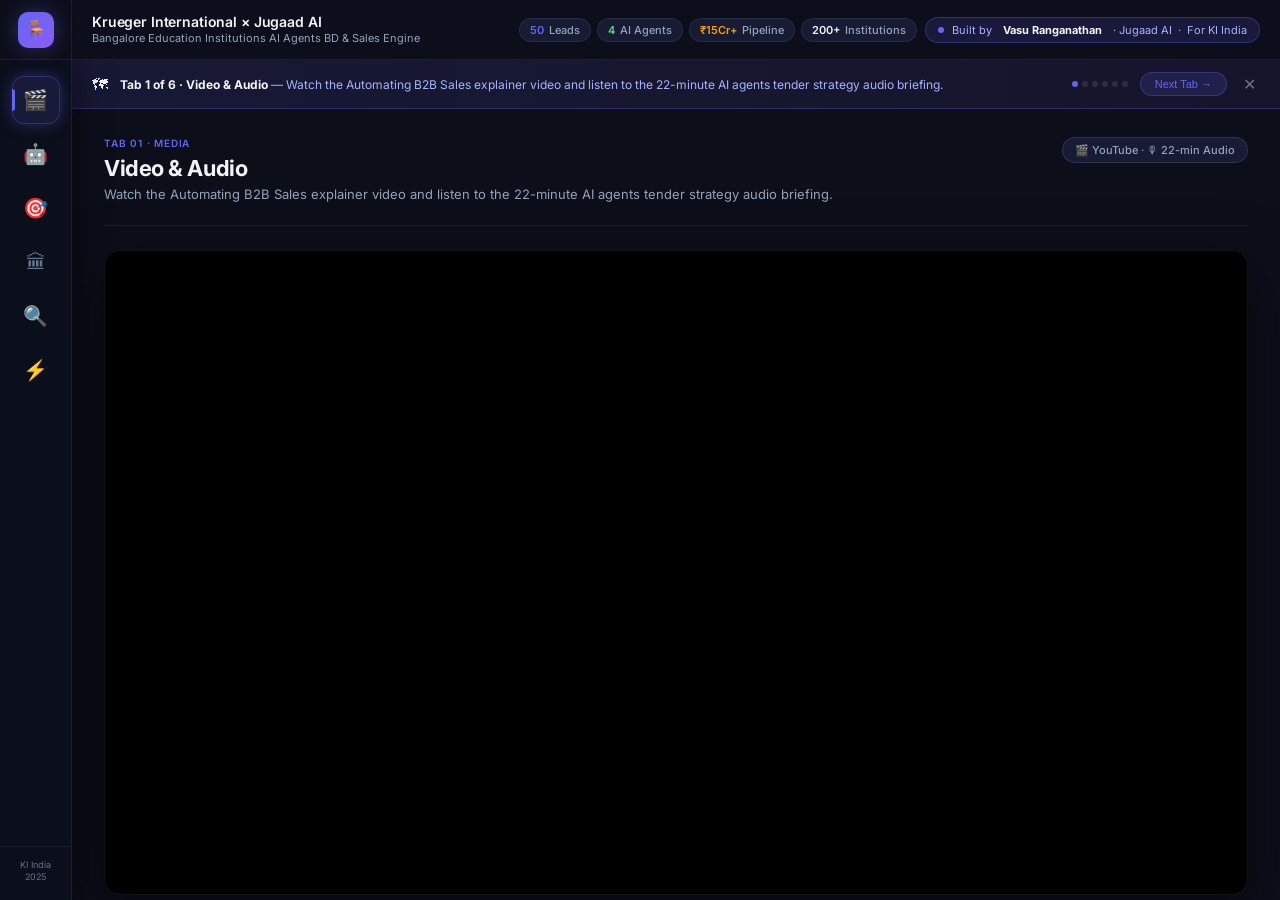
==== index.html @ 5bb79db6 "feat: reorder media tab to first, update youtube link, and reflect 157 leads in dashboard" ====
<!DOCTYPE html>
<html lang="en">

<head>
  <meta charset="UTF-8">
  <meta name="viewport" content="width=device-width, initial-scale=1.0">
  <title>KI × Jugaad AI — Bangalore Education Institutions AI Agents BD &amp; Sales Engine</title>
  <meta name="description"
    content="AI-powered sales intelligence dashboard for Krueger International Furniture Systems. Built by Jugaad AI.">
  <link rel="stylesheet" href="styles.css">
</head>

<body>

  <div class="app-shell">

    <!-- ── HEADER ── -->
    <header class="app-header">
      <div class="header-logo-zone">
        <div class="header-logo">🪑</div>
      </div>
      <div class="header-titles">
        <div class="header-project-name">Krueger International × Jugaad AI</div>
        <div class="header-project-sub">Bangalore Education Institutions AI Agents BD & Sales Engine</div>
      </div>
      <div class="header-stats">
        <div class="stat-chip accent"><span class="val">50</span> Leads</div>
        <div class="stat-chip green"><span class="val">4</span> AI Agents</div>
        <div class="stat-chip gold"><span class="val">₹15Cr+</span> Pipeline</div>
        <div class="stat-chip"><span class="val">200+</span> Institutions</div>
      </div>
      <div class="header-credit">
        <div class="dot"></div>
        Built by <strong style="color:var(--color-text-primary);margin:0 3px;">Vasu Ranganathan</strong> · Jugaad AI
        &nbsp;·&nbsp; For KI India
      </div>
    </header>

    <div class="app-body">

      <!-- ── SIDEBAR ── -->
      <nav class="sidebar">
        <div class="nav-item active" data-tab="0" data-tooltip="Video &amp; Audio" onclick="switchTab(0)">
          <span class="nav-icon">🎬</span>
        </div>
        <div class="nav-item" data-tab="1" data-tooltip="Agent Playbook" onclick="switchTab(1)">
          <span class="nav-icon">🤖</span>
        </div>
        <div class="nav-item" data-tab="2" data-tooltip="157 Leads Database" onclick="switchTab(2)">
          <span class="nav-icon">🎯</span>
        </div>
        <div class="nav-item" data-tab="3" data-tooltip="Procurement Guide" onclick="switchTab(3)">
          <span class="nav-icon">🏛</span>
        </div>
        <div class="nav-item" data-tab="4" data-tooltip="Intel Checklist" onclick="switchTab(4)">
          <span class="nav-icon">🔍</span>
        </div>
        <div class="nav-item" data-tab="5" data-tooltip="Strategy Pivot" onclick="switchTab(5)">
          <span class="nav-icon">⚡</span>
        </div>
        <div class="sidebar-spacer"></div>
        <div class="sidebar-bottom">
          <div class="sidebar-bottom-text">KI India<br>2025</div>
        </div>
      </nav>

      <!-- ── MAIN ── -->
      <main class="main-content">

        <!-- Tour Banner -->
        <div class="tour-banner" id="tour-banner">
          <span class="tour-icon">🗺</span>
          <div class="tour-text">
            <strong id="tour-tab-name">Tab 1 of 6 · Video &amp; Audio</strong>
            — <span id="tour-desc">Watch the Automating B2B Sales explainer video and listen to the 22-minute AI agents tender strategy audio briefing.</span>
          </div>
          <div class="tour-progress">
            <div class="tour-dot active" id="td-0"></div>
            <div class="tour-dot" id="td-1"></div>
            <div class="tour-dot" id="td-2"></div>
            <div class="tour-dot" id="td-3"></div>
            <div class="tour-dot" id="td-4"></div>
            <div class="tour-dot" id="td-5"></div>
          </div>
          <button class="tour-btn" onclick="tourNext()">Next Tab →</button>
          <span class="tour-close" onclick="closeTour()">✕</span>
        </div>

        <div class="pages-container">

          <!-- ════════════════════════════════════════
             PAGE 0 — MEDIA: VIDEO + AUDIO
             ════════════════════════════════════════ -->
          <div class="page active" id="page-0">
            <div class="page-header">
              <div class="page-header-left">
                <div class="page-tab-number">Tab 01 · Media</div>
                <div class="page-title">Video &amp; Audio</div>
                <div class="page-subtitle">Watch the Automating B2B Sales explainer video and listen to the 22-minute AI agents
                  tender strategy audio briefing.</div>
              </div>
              <div class="page-badge">🎬 YouTube · 🎙 22-min Audio</div>
            </div>
            <div class="page-content" id="pc-0"></div>
          </div>

          <!-- ════════════════════════════════════════
             PAGE 1 — AGENT PLAYBOOK
             ════════════════════════════════════════ -->
          <div class="page" id="page-1">
            <div class="page-header">
              <div class="page-header-left">
                <div class="page-tab-number">Tab 02 · Strategy</div>
                <div class="page-title">Agent Playbook</div>
                <div class="page-subtitle">Your 4-agent AI system for Bangalore education outreach — roles, targets,
                  products, scripts &amp; timeline.</div>
              </div>
              <div class="page-badge">🤖 4 Agents Active</div>
            </div>
            <div class="page-content" id="pc-1"></div>
          </div>

          <!-- ════════════════════════════════════════
             PAGE 2 — 157 LEADS
             ════════════════════════════════════════ -->
          <div class="page" id="page-2">
            <div class="page-header">
              <div class="page-header-left">
                <div class="page-tab-number">Tab 03 · Intelligence</div>
                <div class="page-title">157 Leads Database</div>
                <div class="page-subtitle">Filterable reference of every Bangalore education target — click any row for
                  full contact strategy &amp; agent tips.</div>
              </div>
              <div class="page-badge">🎯 Filterable · Searchable · Interactive</div>
            </div>
            <div class="page-content" id="pc-2"></div>
          </div>

          <!-- ════════════════════════════════════════
             PAGE 3 — PROCUREMENT GUIDE
             ════════════════════════════════════════ -->
          <div class="page" id="page-3">
            <div class="page-header">
              <div class="page-header-left">
                <div class="page-tab-number">Tab 04 · Knowledge</div>
                <div class="page-title">Procurement Intelligence Guide</div>
                <div class="page-subtitle">Who controls the furniture purchase, how decisions move through the system,
                  GeM portal, NAAC leverage &amp; budget cycles.</div>
              </div>
              <div class="page-badge">🏛 6 Topic Areas</div>
            </div>
            <div class="page-content" id="pc-3"></div>
          </div>

          <!-- ════════════════════════════════════════
             PAGE 4 — INTEL CHECKLIST
             ════════════════════════════════════════ -->
          <div class="page" id="page-4">
            <div class="page-header">
              <div class="page-header-left">
                <div class="page-tab-number">Tab 05 · Research Tool</div>
                <div class="page-title">Intel Agent Checklist</div>
                <div class="page-subtitle">42-question interactive research tool. Enter an institution name, score each
                  signal, and get an outreach readiness verdict.</div>
              </div>
              <div class="page-badge">🔍 42 Questions · Live Scoring</div>
            </div>
            <div class="page-content" id="pc-4"></div>
          </div>

          <!-- ════════════════════════════════════════
             PAGE 5 — STRATEGY PIVOT
             ════════════════════════════════════════ -->
          <div class="page" id="page-5">
            <div class="page-header">
              <div class="page-header-left">
                <div class="page-tab-number">Tab 06 · Decision Framework</div>
                <div class="page-title">Strategy Pivot</div>
                <div class="page-subtitle">Import brand vs local Bangalore manufacturer — what changes, what stays, new
                  advantages, risks &amp; updated agent briefs.</div>
              </div>
              <div class="page-badge">⚡ Strategic Analysis</div>
            </div>
            <div class="page-content" id="pc-5"></div>
          </div>

        </div><!-- /pages-container -->
      </main>
    </div>
  </div>

  <script>
    /* ── Fragment sources ── */
    const FRAGMENTS = [
      'ki_media_tab.html',
      'krueger_international_bangalore_edu_agent_plan.html',
      'bangalore_50_edu_leads_KI.html',
      'bangalore_edu_procurement_guide.html',
      'intel_agent_research_checklist.html',
      'KI_strategy_pivot_local_manufacturer.html'
    ];

    const TOUR_DATA = [
      { name: 'Tab 1 of 6 · Video & Audio', desc: 'Watch the Automating B2B Sales explainer and listen to the 22-minute AI agents tender strategy audio briefing.' },
      { name: 'Tab 2 of 6 · Agent Playbook', desc: 'Your 4-agent AI system: CEO, Scout, Intel, Outreach. See roles, lead targets, product mapping, outreach scripts & 12-week timeline.' },
      { name: 'Tab 3 of 6 · 157 Leads Database', desc: 'Filter by institution type, search by name, click any row for the full contact strategy, budget estimate & agent tip.' },
      { name: 'Tab 4 of 6 · Procurement Guide', desc: '6 deep-dive topics: who decides, how the process works, GeM portal tactics, NAAC leverage, budget calendar & common traps.' },
      { name: 'Tab 5 of 6 · Intel Checklist', desc: '42 research questions across 7 modules. Rate each signal Cold/Warm/Hot and get a live outreach-readiness score out of 100.' },
      { name: 'Tab 6 of 6 · Strategy Pivot', desc: 'Local manufacturer vs import brand comparison — 9 changes, 12 things that stay, 6 new advantages, 5 risks & updated agent briefs.' }
    ];

    let currentTab = 0;
    const loaded = {};

    /* ── Load fragment into page content div ── */
    async function loadFragment(idx) {
      if (loaded[idx]) return;
      loaded[idx] = true;
      const container = document.getElementById('pc-' + idx);
      container.innerHTML = '<div class="page-loader"><div class="loader-dot"></div><div class="loader-dot"></div><div class="loader-dot"></div></div>';
      try {
        const res = await fetch(FRAGMENTS[idx]);
        const html = await res.text();
        container.innerHTML = html;
        // Re-run any scripts in the fragment
        container.querySelectorAll('script').forEach(old => {
          const s = document.createElement('script');
          s.textContent = old.textContent;
          old.parentNode.replaceChild(s, old);
        });
      } catch (e) {
        container.innerHTML = '<p style="color:var(--color-text-secondary);padding:2rem;">Could not load fragment. Open via a local server (e.g. Live Server).</p>';
      }
    }

    /* ── Switch tab ── */
    function switchTab(idx) {
      document.getElementById('page-' + currentTab).classList.remove('active');
      document.querySelectorAll('.nav-item').forEach(el => el.classList.remove('active'));

      currentTab = idx;
      document.getElementById('page-' + idx).classList.add('active');
      document.querySelector('.nav-item[data-tab="' + idx + '"]').classList.add('active');

      updateTour(idx);
      loadFragment(idx);
    }

    /* ── Tour ── */
    function updateTour(idx) {
      const d = TOUR_DATA[idx];
      document.getElementById('tour-tab-name').textContent = d.name;
      document.getElementById('tour-desc').textContent = d.desc;
      document.querySelectorAll('.tour-dot').forEach((el, i) => {
        el.classList.toggle('active', i === idx);
      });
    }

    function tourNext() {
      const next = (currentTab + 1) % FRAGMENTS.length;
      switchTab(next);
    }

    function closeTour() {
      document.getElementById('tour-banner').classList.add('hidden');
    }

    /* ── Init ── */
    loadFragment(0);
  </script>

</body>

</html>
---- styles.css ----
/* ============================================================
   KI × JUGAAD AI — AGENTS DASHBOARD
   Global Design System
   ============================================================ */

@import url('https://fonts.googleapis.com/css2?family=Inter:wght@300;400;500;600;700&display=swap');

/* ── CSS Custom Properties ── */
:root {
  /* Fonts */
  --font-sans: 'Inter', -apple-system, BlinkMacSystemFont, 'Segoe UI', sans-serif;

  /* Brand */
  --accent: #6366f1;
  --accent-soft: rgba(99, 102, 241, 0.15);
  --accent-glow: rgba(99, 102, 241, 0.35);
  --gold: #f59e0b;
  --gold-soft: rgba(245, 158, 11, 0.12);

  /* Backgrounds */
  --bg-base:    #0c0e1a;
  --bg-raised:  #111426;
  --bg-card:    #171b34;
  --bg-card-2:  #1d2240;
  --sidebar-bg: rgba(13, 15, 28, 0.92);

  /* Color tokens used by fragments */
  --color-background-primary:   #171b34;
  --color-background-secondary: #1d2240;
  --color-background-success:   rgba(34, 197, 94, 0.12);
  --color-background-warning:   rgba(245, 158, 11, 0.12);
  --color-background-danger:    rgba(239, 68, 68, 0.12);
  --color-background-info:      rgba(99, 102, 241, 0.14);

  /* Text tokens */
  --color-text-primary:   #f1f5f9;
  --color-text-secondary: #94a3b8;
  --color-text-tertiary:  #64748b;
  --color-text-success:   #4ade80;
  --color-text-warning:   #fbbf24;
  --color-text-danger:    #f87171;
  --color-text-info:      #a5b4fc;

  /* Border tokens */
  --color-border-primary:   rgba(255,255,255,0.18);
  --color-border-secondary: rgba(255,255,255,0.10);
  --color-border-tertiary:  rgba(255,255,255,0.07);
  --color-border-success:   rgba(34, 197, 94, 0.30);
  --color-border-warning:   rgba(245, 158, 11, 0.30);
  --color-border-danger:    rgba(239, 68, 68, 0.30);
  --color-border-info:      rgba(99, 102, 241, 0.30);

  /* Border radii */
  --border-radius-sm: 6px;
  --border-radius-md: 10px;
  --border-radius-lg: 14px;
  --border-radius-xl: 20px;

  /* Shadows */
  --shadow-card:    0 4px 24px rgba(0,0,0,0.35);
  --shadow-sidebar: 4px 0 32px rgba(0,0,0,0.5);
  --shadow-modal:   0 20px 60px rgba(0,0,0,0.6);

  /* Sidebar */
  --sidebar-width: 72px;
  --sidebar-expanded: 240px;
  --header-height: 60px;

  /* Transitions */
  --transition-fast: 0.15s ease;
  --transition-med:  0.25s ease;
  --transition-slow: 0.4s cubic-bezier(0.4,0,0.2,1);
}

/* ── Reset ── */
*, *::before, *::after {
  box-sizing: border-box;
  margin: 0;
  padding: 0;
}

html, body {
  height: 100%;
  overflow: hidden;
}

body {
  font-family: var(--font-sans);
  font-size: 13px;
  color: var(--color-text-primary);
  background: var(--bg-base);
  -webkit-font-smoothing: antialiased;
}

/* ── Scrollbar ── */
::-webkit-scrollbar { width: 5px; height: 5px; }
::-webkit-scrollbar-track { background: transparent; }
::-webkit-scrollbar-thumb { background: rgba(255,255,255,0.12); border-radius: 99px; }
::-webkit-scrollbar-thumb:hover { background: rgba(255,255,255,0.22); }

/* ============================================================
   LAYOUT SHELL
   ============================================================ */

.app-shell {
  display: flex;
  flex-direction: column;
  height: 100vh;
  overflow: hidden;
}

/* ── Header ── */
.app-header {
  height: var(--header-height);
  background: rgba(13,15,28,0.95);
  backdrop-filter: blur(20px);
  border-bottom: 1px solid var(--color-border-tertiary);
  display: flex;
  align-items: center;
  padding: 0 20px 0 0;
  gap: 0;
  flex-shrink: 0;
  z-index: 100;
  position: relative;
}

.header-logo-zone {
  width: var(--sidebar-width);
  height: 100%;
  display: flex;
  align-items: center;
  justify-content: center;
  flex-shrink: 0;
  border-right: 1px solid var(--color-border-tertiary);
}

.header-logo {
  width: 36px;
  height: 36px;
  background: linear-gradient(135deg, #6366f1 0%, #8b5cf6 100%);
  border-radius: 10px;
  display: flex;
  align-items: center;
  justify-content: center;
  font-size: 18px;
  box-shadow: 0 0 20px var(--accent-glow);
}

.header-titles {
  flex: 1;
  padding-left: 20px;
  display: flex;
  flex-direction: column;
  justify-content: center;
}

.header-project-name {
  font-size: 14px;
  font-weight: 600;
  color: var(--color-text-primary);
  letter-spacing: -0.01em;
  line-height: 1.2;
}

.header-project-sub {
  font-size: 11px;
  color: var(--color-text-secondary);
  margin-top: 1px;
}

.header-stats {
  display: flex;
  gap: 6px;
  align-items: center;
  flex-shrink: 0;
}

.stat-chip {
  display: flex;
  align-items: center;
  gap: 5px;
  background: var(--bg-card);
  border: 1px solid var(--color-border-tertiary);
  border-radius: 999px;
  padding: 4px 10px;
  font-size: 11px;
  font-weight: 500;
  color: var(--color-text-secondary);
  white-space: nowrap;
}

.stat-chip .val {
  color: var(--color-text-primary);
  font-weight: 600;
}

.stat-chip.accent .val { color: var(--accent); }
.stat-chip.green .val  { color: var(--color-text-success); }
.stat-chip.gold .val   { color: var(--gold); }

.header-credit {
  display: flex;
  align-items: center;
  gap: 8px;
  padding: 5px 12px;
  background: var(--accent-soft);
  border: 1px solid var(--color-border-info);
  border-radius: 999px;
  font-size: 11px;
  color: var(--color-text-info);
  flex-shrink: 0;
  margin-left: 8px;
}

.header-credit .dot {
  width: 6px;
  height: 6px;
  border-radius: 50%;
  background: var(--accent);
  animation: pulse-dot 2s infinite;
}

@keyframes pulse-dot {
  0%, 100% { opacity: 1; transform: scale(1); }
  50% { opacity: 0.5; transform: scale(0.8); }
}

/* ── Body (sidebar + main) ── */
.app-body {
  display: flex;
  flex: 1;
  overflow: hidden;
}

/* ── Sidebar ── */
.sidebar {
  width: var(--sidebar-width);
  background: var(--sidebar-bg);
  backdrop-filter: blur(20px);
  border-right: 1px solid var(--color-border-tertiary);
  display: flex;
  flex-direction: column;
  align-items: center;
  padding: 16px 0;
  gap: 6px;
  flex-shrink: 0;
  box-shadow: var(--shadow-sidebar);
  overflow: visible;
  position: relative;
  z-index: 50;
}

.nav-item {
  position: relative;
  width: 48px;
  height: 48px;
  display: flex;
  align-items: center;
  justify-content: center;
  border-radius: 12px;
  cursor: pointer;
  transition: all var(--transition-med);
  color: var(--color-text-tertiary);
  border: 1px solid transparent;
  flex-shrink: 0;
}

.nav-item:hover {
  background: var(--bg-card-2);
  color: var(--color-text-primary);
  border-color: var(--color-border-secondary);
  transform: scale(1.05);
}

.nav-item.active {
  background: var(--accent-soft);
  color: var(--accent);
  border-color: var(--color-border-info);
  box-shadow: 0 0 16px var(--accent-glow);
}

.nav-icon {
  font-size: 20px;
  line-height: 1;
  transition: transform var(--transition-med);
}

.nav-item:hover .nav-icon { transform: scale(1.1); }

/* Tooltip */
.nav-item::after {
  content: attr(data-tooltip);
  position: absolute;
  left: calc(100% + 14px);
  top: 50%;
  transform: translateY(-50%);
  background: var(--bg-card-2);
  border: 1px solid var(--color-border-secondary);
  color: var(--color-text-primary);
  font-size: 12px;
  font-weight: 500;
  padding: 5px 10px;
  border-radius: 8px;
  white-space: nowrap;
  opacity: 0;
  pointer-events: none;
  transition: opacity var(--transition-fast);
  box-shadow: var(--shadow-card);
  z-index: 200;
}

.nav-item:hover::after { opacity: 1; }

/* Active indicator */
.nav-item.active::before {
  content: '';
  position: absolute;
  left: -1px;
  top: 12px;
  bottom: 12px;
  width: 3px;
  background: var(--accent);
  border-radius: 0 3px 3px 0;
}

.sidebar-spacer { flex: 1; }

.sidebar-bottom {
  display: flex;
  flex-direction: column;
  align-items: center;
  gap: 4px;
  padding-top: 12px;
  border-top: 1px solid var(--color-border-tertiary);
  width: 100%;
}

.sidebar-bottom-text {
  font-size: 9px;
  color: var(--color-text-tertiary);
  text-align: center;
  line-height: 1.4;
  padding: 0 8px;
}

/* ── Main Content ── */
.main-content {
  flex: 1;
  overflow: hidden;
  display: flex;
  flex-direction: column;
  background: var(--bg-base);
}

/* Tour Banner */
.tour-banner {
  display: flex;
  align-items: center;
  gap: 12px;
  padding: 10px 20px;
  background: linear-gradient(90deg, rgba(99,102,241,0.12) 0%, rgba(139,92,246,0.08) 100%);
  border-bottom: 1px solid var(--color-border-info);
  flex-shrink: 0;
  animation: slideDown 0.4s ease;
}

.tour-banner.hidden { display: none; }

@keyframes slideDown {
  from { opacity: 0; transform: translateY(-10px); }
  to   { opacity: 1; transform: translateY(0); }
}

.tour-icon { font-size: 16px; }

.tour-text {
  flex: 1;
  font-size: 12px;
  color: var(--color-text-info);
}

.tour-text strong { color: var(--color-text-primary); }

.tour-btn {
  font-size: 11px;
  font-weight: 500;
  padding: 5px 14px;
  border-radius: 999px;
  border: 1px solid var(--color-border-info);
  background: var(--accent-soft);
  color: var(--accent);
  cursor: pointer;
  transition: all var(--transition-fast);
  white-space: nowrap;
}

.tour-btn:hover {
  background: rgba(99,102,241,0.25);
}

.tour-close {
  font-size: 16px;
  color: var(--color-text-tertiary);
  cursor: pointer;
  padding: 4px;
  border-radius: 6px;
  transition: color var(--transition-fast);
}

.tour-close:hover { color: var(--color-text-secondary); }

.tour-progress {
  display: flex;
  gap: 4px;
  align-items: center;
}

.tour-dot {
  width: 6px;
  height: 6px;
  border-radius: 50%;
  background: var(--color-border-secondary);
  transition: background var(--transition-med);
}

.tour-dot.active { background: var(--accent); }

/* Tab Pages */
.pages-container {
  flex: 1;
  overflow: hidden;
  position: relative;
}

.page {
  position: absolute;
  inset: 0;
  overflow-y: auto;
  overflow-x: hidden;
  padding: 28px 32px;
  opacity: 0;
  transform: translateX(20px);
  pointer-events: none;
  transition: opacity var(--transition-slow), transform var(--transition-slow);
}

.page.active {
  opacity: 1;
  transform: translateX(0);
  pointer-events: all;
}

/* Page Header */
.page-header {
  margin-bottom: 24px;
  padding-bottom: 20px;
  border-bottom: 1px solid var(--color-border-tertiary);
  display: flex;
  align-items: flex-start;
  justify-content: space-between;
  gap: 16px;
}

.page-header-left { flex: 1; }

.page-tab-number {
  font-size: 10px;
  font-weight: 600;
  letter-spacing: 0.08em;
  text-transform: uppercase;
  color: var(--accent);
  margin-bottom: 6px;
}

.page-title {
  font-size: 22px;
  font-weight: 700;
  color: var(--color-text-primary);
  letter-spacing: -0.02em;
  line-height: 1.2;
  margin-bottom: 4px;
}

.page-subtitle {
  font-size: 13px;
  color: var(--color-text-secondary);
  line-height: 1.5;
}

.page-badge {
  display: inline-flex;
  align-items: center;
  gap: 5px;
  padding: 5px 12px;
  border-radius: 999px;
  font-size: 11px;
  font-weight: 500;
  background: var(--bg-card);
  border: 1px solid var(--color-border-secondary);
  color: var(--color-text-secondary);
  flex-shrink: 0;
}

/* Content wrapper within each page */
.page-content {
  animation: fadeInUp 0.4s ease;
}

@keyframes fadeInUp {
  from { opacity: 0; transform: translateY(12px); }
  to   { opacity: 1; transform: translateY(0); }
}

/* ============================================================
   FRAGMENT OVERRIDES
   Make the existing HTML fragments look great in dark mode
   ============================================================ */

/* Tabs inside fragments */
.tab-bar {
  display: flex;
  gap: 4px;
  flex-wrap: wrap;
  margin-bottom: 1.2rem;
  padding: 4px;
  background: var(--bg-card-2);
  border-radius: var(--border-radius-md);
  border: 1px solid var(--color-border-tertiary);
  width: fit-content;
}

.tab {
  padding: 6px 14px;
  border-radius: 8px;
  font-size: 12px;
  font-weight: 500;
  border: none !important;
  cursor: pointer;
  color: var(--color-text-secondary);
  background: transparent;
  transition: all var(--transition-fast);
}

.tab:hover { color: var(--color-text-primary); background: var(--bg-card); }

.tab.active {
  background: var(--accent) !important;
  color: #fff !important;
  border-color: transparent !important;
  box-shadow: 0 2px 10px var(--accent-glow);
}

/* Cards */
.card {
  background: var(--bg-card) !important;
  border: 1px solid var(--color-border-tertiary) !important;
  border-radius: var(--border-radius-lg) !important;
  box-shadow: var(--shadow-card);
  transition: border-color var(--transition-fast);
}

.card:hover {
  border-color: var(--color-border-secondary) !important;
}

/* Agent cards */
.agent-card {
  background: var(--bg-card) !important;
  border: 1px solid var(--color-border-tertiary) !important;
  border-radius: var(--border-radius-lg) !important;
  transition: all var(--transition-med) !important;
  box-shadow: var(--shadow-card);
}

.agent-card:hover {
  transform: translateY(-2px);
  border-color: var(--color-border-secondary) !important;
  box-shadow: 0 8px 32px rgba(0,0,0,0.4);
}

/* Role cards */
.role-card {
  background: var(--bg-card-2) !important;
  border-radius: var(--border-radius-md) !important;
  border: 1px solid var(--color-border-tertiary);
  transition: all var(--transition-fast);
}

.role-card:hover {
  background: rgba(99,102,241,0.08) !important;
  border-color: var(--color-border-info);
}

/* Small cards */
.small-card, .adv-card, .scard {
  background: var(--bg-card-2) !important;
  border-radius: var(--border-radius-md) !important;
  border: 1px solid var(--color-border-tertiary);
}

/* Product pills */
.product-pill {
  background: var(--bg-card-2) !important;
  border-radius: var(--border-radius-md) !important;
  border: 1px solid var(--color-border-tertiary);
  transition: all var(--transition-fast);
}

.product-pill:hover {
  border-color: var(--accent);
  background: var(--accent-soft) !important;
}

/* Metric cards */
.metric {
  background: var(--bg-card-2) !important;
  border-radius: var(--border-radius-md) !important;
  border: 1px solid var(--color-border-tertiary);
}

.metric-num {
  background: linear-gradient(135deg, var(--color-text-primary), var(--accent));
  -webkit-background-clip: text;
  -webkit-text-fill-color: transparent;
  background-clip: text;
}

/* Inst items */
.inst-item {
  background: var(--bg-card-2) !important;
  border-radius: var(--border-radius-md) !important;
  border: 1px solid var(--color-border-tertiary);
  transition: all var(--transition-fast);
}

.inst-item:hover {
  border-color: var(--color-border-secondary);
  background: rgba(99,102,241,0.06) !important;
}

/* Message previews */
.msg-preview {
  background: var(--bg-card-2) !important;
  border-radius: var(--border-radius-md) !important;
  border: 1px solid var(--color-border-tertiary) !important;
  border-left: 3px solid var(--accent) !important;
}

/* Verdict box */
.verdict {
  background: rgba(34,197,94,0.08) !important;
  border: 1px solid var(--color-border-success) !important;
  border-radius: var(--border-radius-lg) !important;
}

/* Warn/Tip/Info boxes */
.warn-box {
  background: rgba(245,158,11,0.1) !important;
  border: 1px solid var(--color-border-warning) !important;
  color: var(--color-text-warning) !important;
  border-radius: var(--border-radius-md) !important;
}

.tip-box {
  background: rgba(34,197,94,0.1) !important;
  border: 1px solid var(--color-border-success) !important;
  color: var(--color-text-success) !important;
  border-radius: var(--border-radius-md) !important;
}

.info-box {
  background: rgba(99,102,241,0.1) !important;
  border: 1px solid var(--color-border-info) !important;
  color: var(--color-text-info) !important;
  border-radius: var(--border-radius-md) !important;
}

/* Badges — override light mode colors */
.badge.t-eng,  .t-eng  { background: rgba(99,102,241,0.15) !important; color: #a5b4fc !important; }
.badge.t-univ, .t-univ { background: rgba(139,92,246,0.15) !important; color: #c4b5fd !important; }
.badge.t-med,  .t-med  { background: rgba(239,68,68,0.15)  !important; color: #fca5a5 !important; }
.badge.t-mgmt, .t-mgmt { background: rgba(34,197,94,0.12)  !important; color: #86efac !important; }
.badge.t-school,.t-school{background: rgba(245,158,11,0.12) !important; color: #fcd34d !important; }
.badge.t-other,.t-other { background: rgba(148,163,184,0.1) !important; color: #94a3b8 !important; }

.b-red    { background: rgba(239,68,68,0.15)  !important; color: #fca5a5 !important; }
.b-green  { background: rgba(34,197,94,0.13)  !important; color: #86efac !important; }
.b-amber  { background: rgba(245,158,11,0.13) !important; color: #fcd34d !important; }
.b-blue   { background: rgba(99,102,241,0.14) !important; color: #a5b4fc !important; }
.b-purple { background: rgba(139,92,246,0.14) !important; color: #c4b5fd !important; }

.badge-blue   { background: rgba(99,102,241,0.14) !important; color: #a5b4fc !important; }
.badge-green  { background: rgba(34,197,94,0.12)  !important; color: #4ade80 !important; }
.badge-amber  { background: rgba(245,158,11,0.12) !important; color: #fbbf24 !important; }

/* Buttons */
.ask-btn, .act-btn, .action-btn {
  background: var(--bg-card-2) !important;
  border: 1px solid var(--color-border-secondary) !important;
  color: var(--color-text-secondary) !important;
  border-radius: 999px !important;
  transition: all var(--transition-fast) !important;
}

.ask-btn:hover, .act-btn:hover, .action-btn:hover {
  background: var(--accent-soft) !important;
  border-color: var(--color-border-info) !important;
  color: var(--accent) !important;
}

/* Leads table */
table { border-collapse: collapse; width: 100%; }

thead th {
  background: var(--bg-card-2);
  padding: 10px 10px;
  font-size: 11px;
  font-weight: 600;
  letter-spacing: 0.04em;
  text-transform: uppercase;
  color: var(--color-text-secondary);
  border-bottom: 1px solid var(--color-border-secondary);
  position: sticky;
  top: 0;
  z-index: 2;
  white-space: nowrap;
}

tbody tr {
  border-bottom: 1px solid var(--color-border-tertiary);
  cursor: pointer;
  transition: background var(--transition-fast);
}

tbody tr:hover { background: rgba(99,102,241,0.06); }

td { padding: 9px 10px; vertical-align: top; font-size: 12px; }

.inst-name { font-weight: 500; font-size: 13px; color: var(--color-text-primary); }
.inst-loc  { font-size: 11px; color: var(--color-text-tertiary); margin-top: 1px; }

.p-high { color: var(--color-text-success) !important; }
.p-med  { color: var(--color-text-warning) !important; }
.p-low  { color: var(--color-text-secondary) !important; }

/* Search/filter controls */
.search-box {
  background: var(--bg-card-2) !important;
  border: 1px solid var(--color-border-secondary) !important;
  color: var(--color-text-primary) !important;
  border-radius: var(--border-radius-sm) !important;
  font-family: var(--font-sans) !important;
  transition: border-color var(--transition-fast);
}

.search-box:focus {
  outline: none;
  border-color: var(--accent) !important;
  box-shadow: 0 0 0 3px var(--accent-soft);
}

.filter-btn {
  background: var(--bg-card-2) !important;
  border: 1px solid var(--color-border-secondary) !important;
  color: var(--color-text-secondary) !important;
  border-radius: 999px !important;
  transition: all var(--transition-fast) !important;
}

.filter-btn:hover {
  background: var(--bg-card) !important;
  color: var(--color-text-primary) !important;
}

.filter-btn.active {
  background: var(--accent) !important;
  color: #fff !important;
  border-color: transparent !important;
  box-shadow: 0 2px 10px var(--accent-glow);
}

/* Modal */
.modal-overlay {
  background: rgba(0,0,0,0.65) !important;
  backdrop-filter: blur(6px);
  z-index: 999 !important;
}

.modal {
  background: var(--bg-card) !important;
  border: 1px solid var(--color-border-secondary) !important;
  border-radius: var(--border-radius-xl) !important;
  box-shadow: var(--shadow-modal);
  backdrop-filter: blur(20px);
}

.modal-close {
  color: var(--color-text-secondary) !important;
  font-size: 20px !important;
  cursor: pointer;
  width: 28px;
  height: 28px;
  display: flex;
  align-items: center;
  justify-content: center;
  border-radius: 6px;
  transition: all var(--transition-fast);
}

.modal-close:hover {
  background: var(--bg-card-2);
  color: var(--color-text-primary) !important;
}

/* Intel checklist modules */
.module {
  background: var(--bg-card) !important;
  border: 1px solid var(--color-border-tertiary) !important;
  border-radius: var(--border-radius-lg) !important;
  transition: border-color var(--transition-fast);
}

.module:hover {
  border-color: var(--color-border-secondary) !important;
}

.module-header:hover {
  background: var(--bg-card-2) !important;
}

.module-body { border-top: 1px solid var(--color-border-tertiary) !important; }

.q-item { border-bottom: 1px solid var(--color-border-tertiary) !important; }

.r-btn {
  background: var(--bg-card-2) !important;
  border: 1px solid var(--color-border-secondary) !important;
  color: var(--color-text-secondary) !important;
  transition: all var(--transition-fast) !important;
  border-radius: 6px !important;
}

.r-btn:hover {
  border-color: var(--color-border-primary) !important;
  color: var(--color-text-primary) !important;
}

.r-btn.sel-red    { background: rgba(239,68,68,0.15)  !important; color: #fca5a5 !important; border-color: rgba(239,68,68,0.3) !important; }
.r-btn.sel-amber  { background: rgba(245,158,11,0.15) !important; color: #fcd34d !important; border-color: rgba(245,158,11,0.3) !important; }
.r-btn.sel-green  { background: rgba(34,197,94,0.15)  !important; color: #86efac !important; border-color: rgba(34,197,94,0.3) !important; }
.r-btn.sel-blue   { background: rgba(99,102,241,0.15) !important; color: #a5b4fc !important; border-color: rgba(99,102,241,0.3) !important; }

.note-input {
  background: var(--bg-card-2) !important;
  border: 1px solid var(--color-border-secondary) !important;
  color: var(--color-text-primary) !important;
  font-family: var(--font-sans) !important;
  border-radius: 6px !important;
}

.inst-input {
  background: var(--bg-card-2) !important;
  border: 1px solid var(--color-border-secondary) !important;
  color: var(--color-text-primary) !important;
  font-family: var(--font-sans) !important;
}

.score-pill {
  background: var(--bg-card-2) !important;
  border-radius: 999px !important;
  border: 1px solid var(--color-border-secondary);
}

.score-num { color: var(--accent) !important; }

.summary-bar .scard {
  background: var(--bg-card-2) !important;
  border: 1px solid var(--color-border-tertiary);
}

.scard-num { font-size: 22px; font-weight: 700; color: var(--color-text-primary); }

.readiness-banner {
  background: var(--bg-card) !important;
  border-top: 1px solid var(--color-border-tertiary) !important;
}

/* Column heads in comparison table */
.col-head {
  background: var(--bg-card-2) !important;
  font-size: 11px !important;
  font-weight: 600 !important;
  letter-spacing: 0.04em !important;
  text-transform: uppercase !important;
  color: var(--color-text-secondary) !important;
  padding: 10px 14px !important;
}

.col-before, .col-after {
  border-bottom: 1px solid var(--color-border-tertiary) !important;
  transition: background var(--transition-fast);
}

.col-before { border-right: 1px solid var(--color-border-tertiary) !important; }

.change-row:hover .col-before,
.change-row:hover .col-after {
  background: rgba(99,102,241,0.04);
}

/* Flow steps */
.flow-step {
  background: var(--bg-card-2) !important;
  border: 1px solid var(--color-border-secondary) !important;
  border-radius: var(--border-radius-sm) !important;
  font-size: 11px !important;
  color: var(--color-text-secondary) !important;
  transition: all var(--transition-fast) !important;
}

.flow-step:hover {
  border-color: var(--accent) !important;
  color: var(--accent) !important;
  background: var(--accent-soft) !important;
}

/* Section titles */
.sec, .section-title {
  font-size: 10px !important;
  font-weight: 600 !important;
  letter-spacing: 0.08em !important;
  text-transform: uppercase !important;
  color: var(--color-text-tertiary) !important;
  border-bottom: 1px solid var(--color-border-tertiary) !important;
}

/* Step numbers */
.step-num, .new-num, .edu-num {
  background: var(--accent-soft) !important;
  color: var(--accent) !important;
  border: 1px solid var(--color-border-info);
}

/* Timeline dots and lines */
.tl-vline { background: var(--color-border-secondary) !important; }
.timeline-item .tl-vline { background: var(--color-border-secondary) !important; }

/* Budget bar */
.budget-bar { background: rgba(255,255,255,0.06) !important; border-radius: 3px; }

/* Gem dot / risk dot */
.gem-dot { background: var(--accent) !important; }

/* Progress fill */
.progress-bar { background: var(--bg-card-2) !important; }

/* Score pill text */
.score-pill span { color: var(--color-text-secondary) !important; }
.score-pill .score-num { color: var(--accent) !important; }

/* Grid of trigger rows */
.trigger-row { border-bottom: 1px solid var(--color-border-tertiary) !important; }
.trigger-row:last-child { border-bottom: none !important; }

/* Same-rows and risk rows */
.same-row, .risk-row { border-bottom: 1px solid var(--color-border-tertiary) !important; }
.same-row:last-child, .risk-row:last-child { border-bottom: none !important; }
.same-dot { background: var(--accent) !important; }

/* New rows */
.new-row { border-bottom: 1px solid var(--color-border-tertiary) !important; }
.new-row:last-child { border-bottom: none !important; }

/* ============================================================
   LOADING ANIMATION
   ============================================================ */
.page-loader {
  display: flex;
  align-items: center;
  justify-content: center;
  padding: 60px;
  gap: 8px;
}

.loader-dot {
  width: 8px;
  height: 8px;
  border-radius: 50%;
  background: var(--accent);
  animation: loaderBounce 1.2s infinite ease-in-out;
}

.loader-dot:nth-child(2) { animation-delay: 0.2s; }
.loader-dot:nth-child(3) { animation-delay: 0.4s; }

@keyframes loaderBounce {
  0%, 80%, 100% { transform: scale(0.8); opacity: 0.4; }
  40% { transform: scale(1.2); opacity: 1; }
}

/* ============================================================
   SIGNAL BADGES (intel checklist)
   ============================================================ */
.signal-badge { border-radius: 4px !important; }
.sig-hot  { background: rgba(239,68,68,0.15)  !important; color: #fca5a5 !important; }
.sig-warm { background: rgba(245,158,11,0.12) !important; color: #fcd34d !important; }
.sig-cold { background: rgba(99,102,241,0.12) !important; color: #a5b4fc !important; }

/* ============================================================
   RESPONSIVE
   ============================================================ */
@media (max-width: 768px) {
  .header-stats { display: none; }
  .header-credit { display: none; }
  .page { padding: 16px; }
  .agent-grid { grid-template-columns: repeat(2, 1fr) !important; }
  .product-grid { grid-template-columns: repeat(2, 1fr) !important; }
  .two-col { grid-template-columns: 1fr !important; }
  .metric-row { grid-template-columns: repeat(2, 1fr) !important; }
}
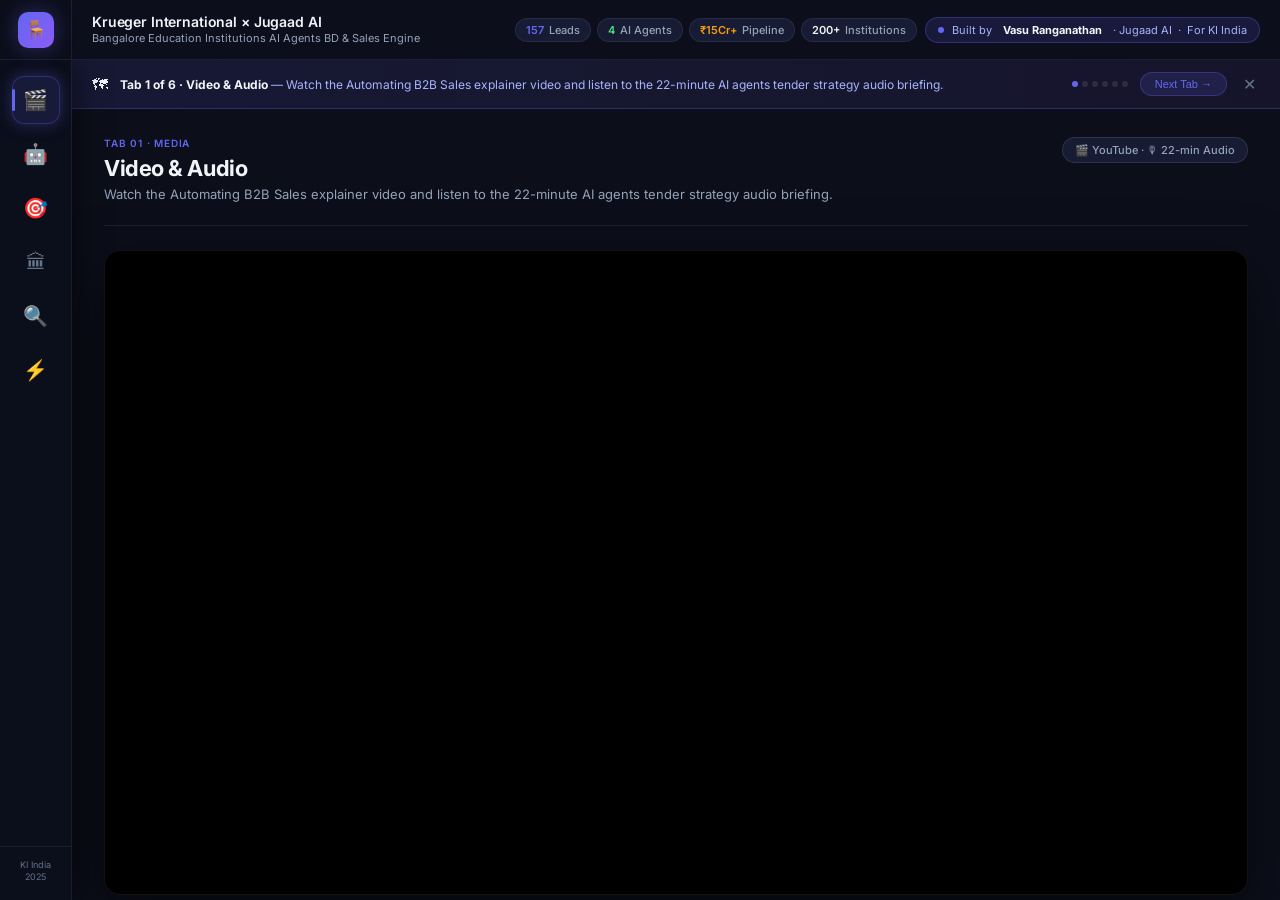
==== commit b18cd941: "update website" ====
--- a/index.html
+++ b/index.html
@@ -24,7 +24,7 @@
         <div class="header-project-sub">Bangalore Education Institutions AI Agents BD & Sales Engine</div>
       </div>
       <div class="header-stats">
-        <div class="stat-chip accent"><span class="val">50</span> Leads</div>
+        <div class="stat-chip accent"><span class="val">157</span> Leads</div>
         <div class="stat-chip green"><span class="val">4</span> AI Agents</div>
         <div class="stat-chip gold"><span class="val">₹15Cr+</span> Pipeline</div>
         <div class="stat-chip"><span class="val">200+</span> Institutions</div>
--- a/styles.css
+++ b/styles.css
@@ -70,6 +70,9 @@
   --transition-fast: 0.15s ease;
   --transition-med:  0.25s ease;
   --transition-slow: 0.4s cubic-bezier(0.4,0,0.2,1);
+
+  /* Responsive Heights */
+  --nav-height: 60px;
 }
 
 /* ── Reset ── */
@@ -106,6 +109,7 @@
   display: flex;
   flex-direction: column;
   height: 100vh;
+  height: 100dvh; /* Dynamic viewport height for mobile */
   overflow: hidden;
 }
 
@@ -134,6 +138,11 @@
   border-right: 1px solid var(--color-border-tertiary);
 }
 
+@media (max-width: 768px) {
+  .header-logo-zone { width: 50px; }
+  .header-logo { width: 32px; height: 32px; font-size: 16px; }
+}
+
 .header-logo {
   width: 36px;
   height: 36px;
@@ -152,6 +161,11 @@
   display: flex;
   flex-direction: column;
   justify-content: center;
+  min-width: 0; /* Allow text truncate */
+}
+
+@media (max-width: 768px) {
+  .header-titles { padding-left: 12px; }
 }
 
 .header-project-name {
@@ -160,12 +174,18 @@
   color: var(--color-text-primary);
   letter-spacing: -0.01em;
   line-height: 1.2;
+  white-space: nowrap;
+  overflow: hidden;
+  text-overflow: ellipsis;
 }
 
 .header-project-sub {
   font-size: 11px;
   color: var(--color-text-secondary);
   margin-top: 1px;
+  white-space: nowrap;
+  overflow: hidden;
+  text-overflow: ellipsis;
 }
 
 .header-stats {
@@ -248,6 +268,23 @@
   overflow: visible;
   position: relative;
   z-index: 50;
+  transition: transform var(--transition-med);
+}
+
+@media (max-width: 768px) {
+  .sidebar {
+    width: 100%;
+    height: var(--nav-height);
+    flex-direction: row;
+    padding: 0 10px;
+    border-right: none;
+    border-top: 1px solid var(--color-border-tertiary);
+    justify-content: space-around;
+    position: fixed;
+    bottom: 0;
+    left: 0;
+    box-shadow: 0 -4px 20px rgba(0,0,0,0.3);
+  }
 }
 
 .nav-item {
@@ -265,6 +302,11 @@
   flex-shrink: 0;
 }
 
+@media (max-width: 480px) {
+  .nav-item { width: 42px; height: 42px; }
+  .nav-icon { font-size: 18px !important; }
+}
+
 .nav-item:hover {
   background: var(--bg-card-2);
   color: var(--color-text-primary);
@@ -287,43 +329,57 @@
 
 .nav-item:hover .nav-icon { transform: scale(1.1); }
 
-/* Tooltip */
-.nav-item::after {
-  content: attr(data-tooltip);
-  position: absolute;
-  left: calc(100% + 14px);
-  top: 50%;
-  transform: translateY(-50%);
-  background: var(--bg-card-2);
-  border: 1px solid var(--color-border-secondary);
-  color: var(--color-text-primary);
-  font-size: 12px;
-  font-weight: 500;
-  padding: 5px 10px;
-  border-radius: 8px;
-  white-space: nowrap;
-  opacity: 0;
-  pointer-events: none;
-  transition: opacity var(--transition-fast);
-  box-shadow: var(--shadow-card);
-  z-index: 200;
-}
-
-.nav-item:hover::after { opacity: 1; }
+/* Tooltip - Hide on mobile */
+@media (min-width: 769px) {
+  .nav-item::after {
+    content: attr(data-tooltip);
+    position: absolute;
+    left: calc(100% + 14px);
+    top: 50%;
+    transform: translateY(-50%);
+    background: var(--bg-card-2);
+    border: 1px solid var(--color-border-secondary);
+    color: var(--color-text-primary);
+    font-size: 12px;
+    font-weight: 500;
+    padding: 5px 10px;
+    border-radius: 8px;
+    white-space: nowrap;
+    opacity: 0;
+    pointer-events: none;
+    transition: opacity var(--transition-fast);
+    box-shadow: var(--shadow-card);
+    z-index: 200;
+  }
+  .nav-item:hover::after { opacity: 1; }
+}
+
+@media (max-width: 768px) {
+  .nav-item::after { display: none; }
+}
 
 /* Active indicator */
 .nav-item.active::before {
   content: '';
   position: absolute;
-  left: -1px;
-  top: 12px;
-  bottom: 12px;
-  width: 3px;
   background: var(--accent);
-  border-radius: 0 3px 3px 0;
+  border-radius: 3px;
+}
+
+@media (min-width: 769px) {
+  .nav-item.active::before {
+    left: -1px; top: 12px; bottom: 12px; width: 3px;
+  }
+}
+
+@media (max-width: 768px) {
+  .nav-item.active::before {
+    bottom: -1px; left: 12px; right: 12px; height: 3px;
+  }
 }
 
 .sidebar-spacer { flex: 1; }
+@media (max-width: 768px) { .sidebar-spacer { display: none; } }
 
 .sidebar-bottom {
   display: flex;
@@ -334,6 +390,8 @@
   border-top: 1px solid var(--color-border-tertiary);
   width: 100%;
 }
+
+@media (max-width: 768px) { .sidebar-bottom { display: none; } }
 
 .sidebar-bottom-text {
   font-size: 9px;
@@ -442,6 +500,10 @@
   transform: translateX(20px);
   pointer-events: none;
   transition: opacity var(--transition-slow), transform var(--transition-slow);
+}
+
+@media (max-width: 768px) {
+  .page { padding: 16px 16px 80px 16px; } /* Bottom nav space */
 }
 
 .page.active {
@@ -1007,14 +1069,34 @@
 .sig-cold { background: rgba(99,102,241,0.12) !important; color: #a5b4fc !important; }
 
 /* ============================================================
-   RESPONSIVE
+   RESPONSIVE OVERRIDES
    ============================================================ */
-@media (max-width: 768px) {
+
+/* Small Phones */
+@media (max-width: 480px) {
+  .header-titles { padding-left: 8px; }
+  .header-project-name { font-size: 13px; }
+  .header-project-sub { font-size: 10px; }
+  .page-title { font-size: 18px; }
+  .page-subtitle { font-size: 12px; }
+  .page-tab-number { font-size: 9px; }
+}
+
+/* All Mobile/Tablet */
+@media (max-width: 1024px) {
   .header-stats { display: none; }
   .header-credit { display: none; }
-  .page { padding: 16px; }
+  
+  /* Component-level responsiveness */
+  .agent-grid { grid-template-columns: 1fr !important; gap: 12px !important; }
+  .product-grid { grid-template-columns: 1fr !important; gap: 10px !important; }
+  .two-col { grid-template-columns: 1fr !important; gap: 16px !important; }
+  .metric-row { grid-template-columns: repeat(2, 1fr) !important; gap: 8px !important; }
+  .topics-grid { grid-template-columns: 1fr !important; }
+}
+
+/* Tablet refinements */
+@media (min-width: 769px) and (max-width: 1024px) {
+  .header-stats { display: flex; transform: scale(0.85); transform-origin: right; }
   .agent-grid { grid-template-columns: repeat(2, 1fr) !important; }
-  .product-grid { grid-template-columns: repeat(2, 1fr) !important; }
-  .two-col { grid-template-columns: 1fr !important; }
-  .metric-row { grid-template-columns: repeat(2, 1fr) !important; }
-}
+}
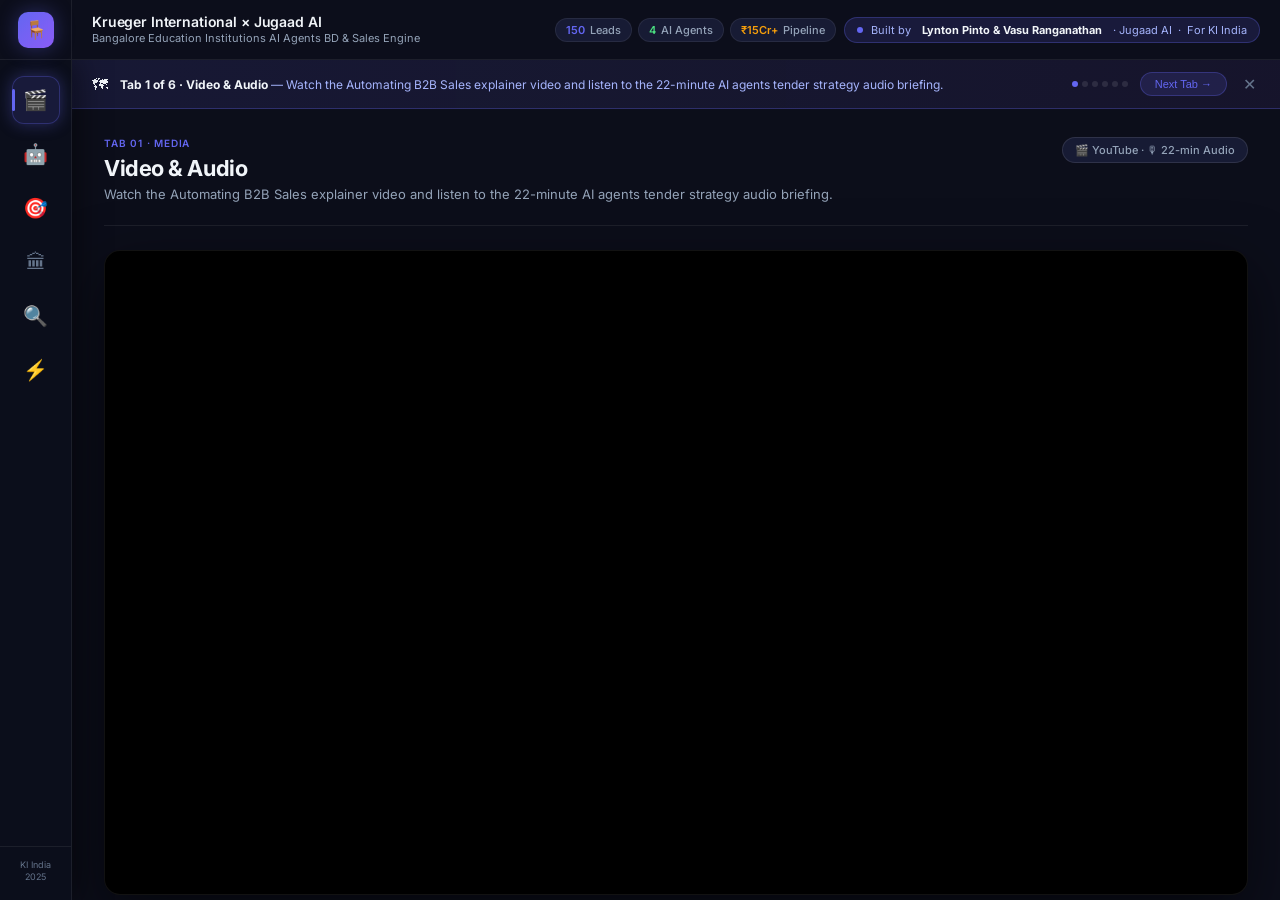
==== commit feb9336b: "update leads count and footer" ====
--- a/index.html
+++ b/index.html
@@ -24,14 +24,13 @@
         <div class="header-project-sub">Bangalore Education Institutions AI Agents BD & Sales Engine</div>
       </div>
       <div class="header-stats">
-        <div class="stat-chip accent"><span class="val">157</span> Leads</div>
+        <div class="stat-chip accent"><span class="val">150</span> Leads</div>
         <div class="stat-chip green"><span class="val">4</span> AI Agents</div>
         <div class="stat-chip gold"><span class="val">₹15Cr+</span> Pipeline</div>
-        <div class="stat-chip"><span class="val">200+</span> Institutions</div>
       </div>
       <div class="header-credit">
         <div class="dot"></div>
-        Built by <strong style="color:var(--color-text-primary);margin:0 3px;">Vasu Ranganathan</strong> · Jugaad AI
+        Built by <strong style="color:var(--color-text-primary);margin:0 3px;">Lynton Pinto & Vasu Ranganathan</strong> · Jugaad AI
         &nbsp;·&nbsp; For KI India
       </div>
     </header>
@@ -46,7 +45,7 @@
         <div class="nav-item" data-tab="1" data-tooltip="Agent Playbook" onclick="switchTab(1)">
           <span class="nav-icon">🤖</span>
         </div>
-        <div class="nav-item" data-tab="2" data-tooltip="157 Leads Database" onclick="switchTab(2)">
+        <div class="nav-item" data-tab="2" data-tooltip="150 Leads Database" onclick="switchTab(2)">
           <span class="nav-icon">🎯</span>
         </div>
         <div class="nav-item" data-tab="3" data-tooltip="Procurement Guide" onclick="switchTab(3)">
@@ -121,13 +120,13 @@
           </div>
 
           <!-- ════════════════════════════════════════
-             PAGE 2 — 157 LEADS
+             PAGE 2 — 150 LEADS
              ════════════════════════════════════════ -->
           <div class="page" id="page-2">
             <div class="page-header">
               <div class="page-header-left">
                 <div class="page-tab-number">Tab 03 · Intelligence</div>
-                <div class="page-title">157 Leads Database</div>
+                <div class="page-title">150 Leads Database</div>
                 <div class="page-subtitle">Filterable reference of every Bangalore education target — click any row for
                   full contact strategy &amp; agent tips.</div>
               </div>
@@ -203,7 +202,7 @@
     const TOUR_DATA = [
       { name: 'Tab 1 of 6 · Video & Audio', desc: 'Watch the Automating B2B Sales explainer and listen to the 22-minute AI agents tender strategy audio briefing.' },
       { name: 'Tab 2 of 6 · Agent Playbook', desc: 'Your 4-agent AI system: CEO, Scout, Intel, Outreach. See roles, lead targets, product mapping, outreach scripts & 12-week timeline.' },
-      { name: 'Tab 3 of 6 · 157 Leads Database', desc: 'Filter by institution type, search by name, click any row for the full contact strategy, budget estimate & agent tip.' },
+      { name: 'Tab 3 of 6 · 150 Leads Database', desc: 'Filter by institution type, search by name, click any row for the full contact strategy, budget estimate & agent tip.' },
       { name: 'Tab 4 of 6 · Procurement Guide', desc: '6 deep-dive topics: who decides, how the process works, GeM portal tactics, NAAC leverage, budget calendar & common traps.' },
       { name: 'Tab 5 of 6 · Intel Checklist', desc: '42 research questions across 7 modules. Rate each signal Cold/Warm/Hot and get a live outreach-readiness score out of 100.' },
       { name: 'Tab 6 of 6 · Strategy Pivot', desc: 'Local manufacturer vs import brand comparison — 9 changes, 12 things that stay, 6 new advantages, 5 risks & updated agent briefs.' }
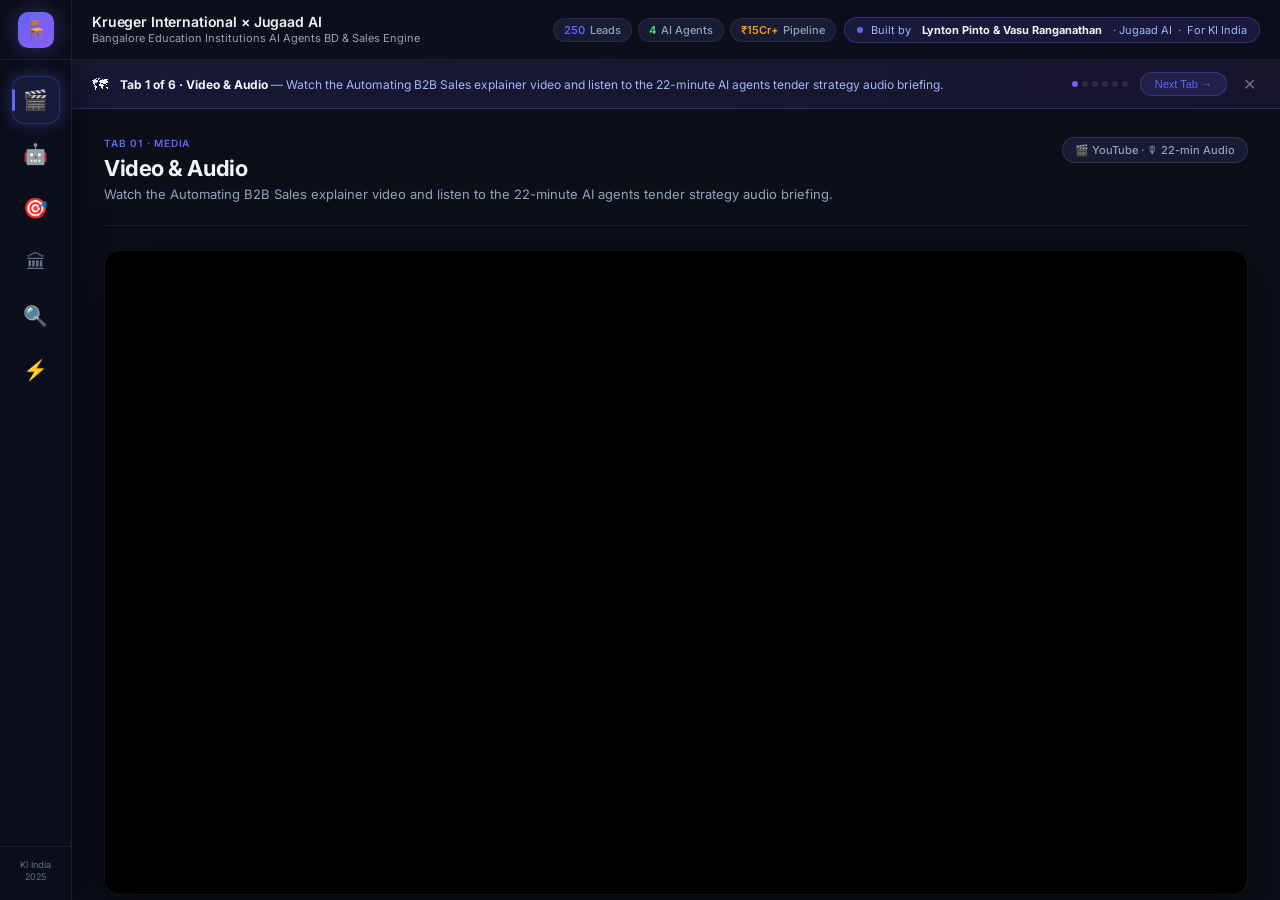
==== commit c1c9bf8a: "Update lead count to 250 and add contact details to database" ====
--- a/index.html
+++ b/index.html
@@ -24,7 +24,7 @@
         <div class="header-project-sub">Bangalore Education Institutions AI Agents BD & Sales Engine</div>
       </div>
       <div class="header-stats">
-        <div class="stat-chip accent"><span class="val">150</span> Leads</div>
+        <div class="stat-chip accent"><span class="val">250</span> Leads</div>
         <div class="stat-chip green"><span class="val">4</span> AI Agents</div>
         <div class="stat-chip gold"><span class="val">₹15Cr+</span> Pipeline</div>
       </div>
@@ -45,7 +45,7 @@
         <div class="nav-item" data-tab="1" data-tooltip="Agent Playbook" onclick="switchTab(1)">
           <span class="nav-icon">🤖</span>
         </div>
-        <div class="nav-item" data-tab="2" data-tooltip="150 Leads Database" onclick="switchTab(2)">
+        <div class="nav-item" data-tab="2" data-tooltip="250 Leads Database" onclick="switchTab(2)">
           <span class="nav-icon">🎯</span>
         </div>
         <div class="nav-item" data-tab="3" data-tooltip="Procurement Guide" onclick="switchTab(3)">
@@ -120,13 +120,13 @@
           </div>
 
           <!-- ════════════════════════════════════════
-             PAGE 2 — 150 LEADS
+             PAGE 2 — 250 LEADS
              ════════════════════════════════════════ -->
           <div class="page" id="page-2">
             <div class="page-header">
               <div class="page-header-left">
                 <div class="page-tab-number">Tab 03 · Intelligence</div>
-                <div class="page-title">150 Leads Database</div>
+                <div class="page-title">250 Leads Database</div>
                 <div class="page-subtitle">Filterable reference of every Bangalore education target — click any row for
                   full contact strategy &amp; agent tips.</div>
               </div>
@@ -202,7 +202,7 @@
     const TOUR_DATA = [
       { name: 'Tab 1 of 6 · Video & Audio', desc: 'Watch the Automating B2B Sales explainer and listen to the 22-minute AI agents tender strategy audio briefing.' },
       { name: 'Tab 2 of 6 · Agent Playbook', desc: 'Your 4-agent AI system: CEO, Scout, Intel, Outreach. See roles, lead targets, product mapping, outreach scripts & 12-week timeline.' },
-      { name: 'Tab 3 of 6 · 150 Leads Database', desc: 'Filter by institution type, search by name, click any row for the full contact strategy, budget estimate & agent tip.' },
+      { name: 'Tab 3 of 6 · 250 Leads Database', desc: 'Filter by institution type, search by name, click any row for the full contact strategy, budget estimate & agent tip.' },
       { name: 'Tab 4 of 6 · Procurement Guide', desc: '6 deep-dive topics: who decides, how the process works, GeM portal tactics, NAAC leverage, budget calendar & common traps.' },
       { name: 'Tab 5 of 6 · Intel Checklist', desc: '42 research questions across 7 modules. Rate each signal Cold/Warm/Hot and get a live outreach-readiness score out of 100.' },
       { name: 'Tab 6 of 6 · Strategy Pivot', desc: 'Local manufacturer vs import brand comparison — 9 changes, 12 things that stay, 6 new advantages, 5 risks & updated agent briefs.' }
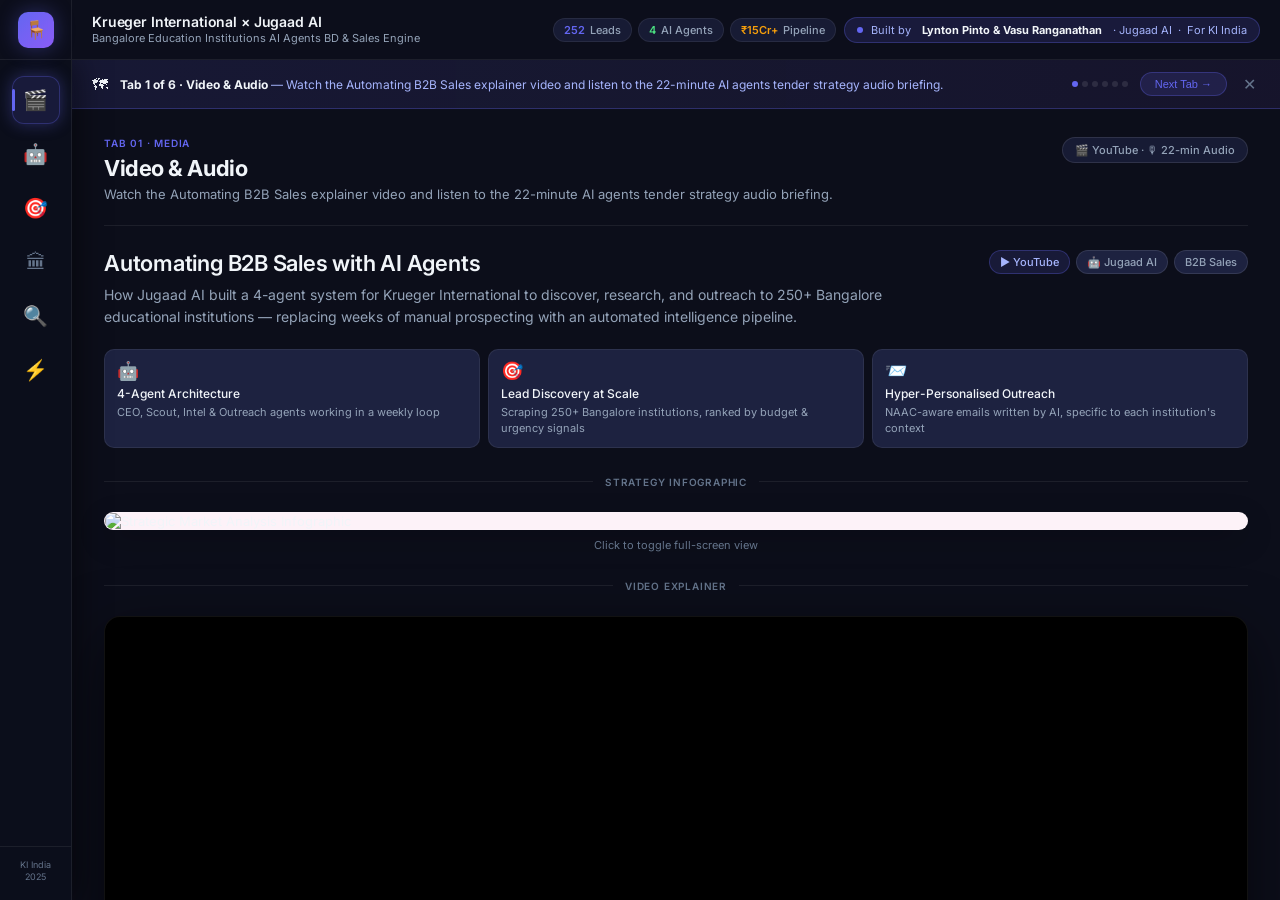
==== commit d1f2639d: "Update leads database to 252 institutions and sync to GitHub" ====
--- a/index.html
+++ b/index.html
@@ -24,7 +24,7 @@
         <div class="header-project-sub">Bangalore Education Institutions AI Agents BD & Sales Engine</div>
       </div>
       <div class="header-stats">
-        <div class="stat-chip accent"><span class="val">250</span> Leads</div>
+        <div class="stat-chip accent"><span class="val">252</span> Leads</div>
         <div class="stat-chip green"><span class="val">4</span> AI Agents</div>
         <div class="stat-chip gold"><span class="val">₹15Cr+</span> Pipeline</div>
       </div>
@@ -45,7 +45,7 @@
         <div class="nav-item" data-tab="1" data-tooltip="Agent Playbook" onclick="switchTab(1)">
           <span class="nav-icon">🤖</span>
         </div>
-        <div class="nav-item" data-tab="2" data-tooltip="250 Leads Database" onclick="switchTab(2)">
+        <div class="nav-item" data-tab="2" data-tooltip="252 Leads Database" onclick="switchTab(2)">
           <span class="nav-icon">🎯</span>
         </div>
         <div class="nav-item" data-tab="3" data-tooltip="Procurement Guide" onclick="switchTab(3)">
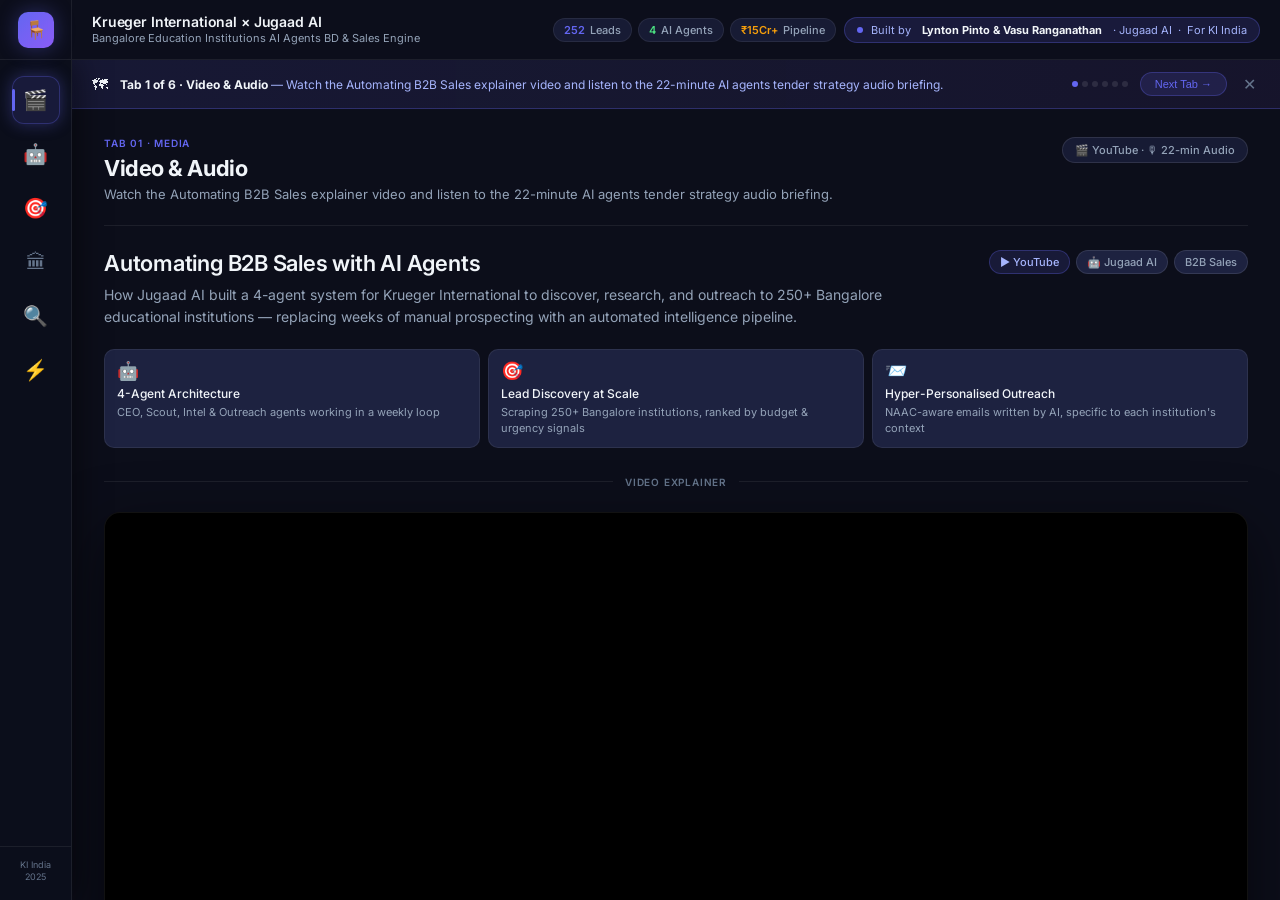
==== commit ab352227: "Add Vercel Analytics tracking to index.html" ====
--- a/index.html
+++ b/index.html
@@ -268,6 +268,12 @@
     loadFragment(0);
   </script>
 
+  <!-- Vercel Analytics -->
+  <script>
+    window.va = window.va || function () { (window.vaq = window.vaq || []).push(arguments); };
+  </script>
+  <script defer src="/_vercel/insights/script.js"></script>
+
 </body>
 
 </html>
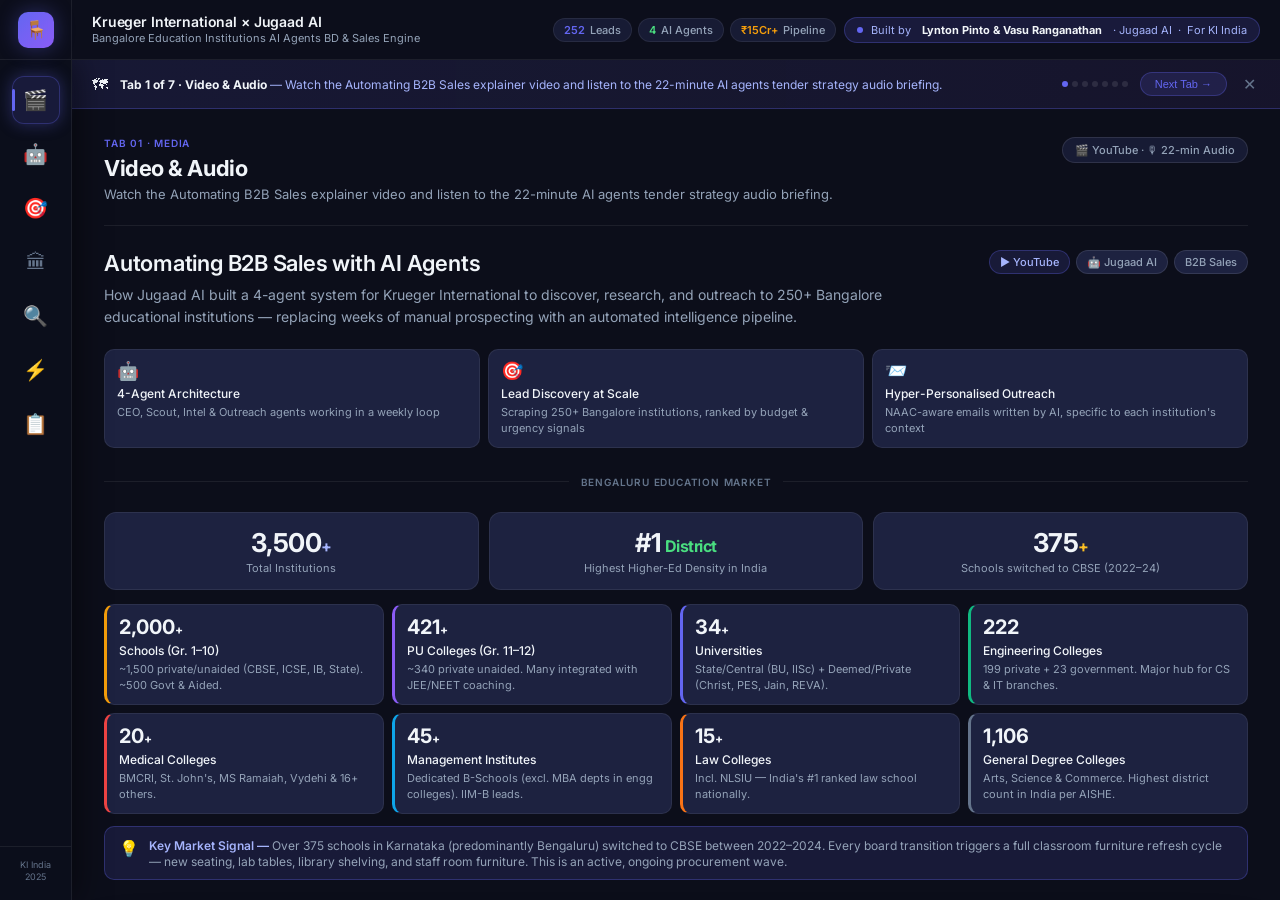
==== commit 5c5de005: "Add Tab 07: Space Insight Report for Bangalore engineering institutions" ====
--- a/index.html
+++ b/index.html
@@ -57,6 +57,9 @@
         <div class="nav-item" data-tab="5" data-tooltip="Strategy Pivot" onclick="switchTab(5)">
           <span class="nav-icon">⚡</span>
         </div>
+        <div class="nav-item" data-tab="6" data-tooltip="Space Insight Report" onclick="switchTab(6)">
+          <span class="nav-icon">📋</span>
+        </div>
         <div class="sidebar-spacer"></div>
         <div class="sidebar-bottom">
           <div class="sidebar-bottom-text">KI India<br>2025</div>
@@ -70,7 +73,7 @@
         <div class="tour-banner" id="tour-banner">
           <span class="tour-icon">🗺</span>
           <div class="tour-text">
-            <strong id="tour-tab-name">Tab 1 of 6 · Video &amp; Audio</strong>
+            <strong id="tour-tab-name">Tab 1 of 7 · Video &amp; Audio</strong>
             — <span id="tour-desc">Watch the Automating B2B Sales explainer video and listen to the 22-minute AI agents tender strategy audio briefing.</span>
           </div>
           <div class="tour-progress">
@@ -80,6 +83,7 @@
             <div class="tour-dot" id="td-3"></div>
             <div class="tour-dot" id="td-4"></div>
             <div class="tour-dot" id="td-5"></div>
+            <div class="tour-dot" id="td-6"></div>
           </div>
           <button class="tour-btn" onclick="tourNext()">Next Tab →</button>
           <span class="tour-close" onclick="closeTour()">✕</span>
@@ -181,6 +185,13 @@
               <div class="page-badge">⚡ Strategic Analysis</div>
             </div>
             <div class="page-content" id="pc-5"></div>
+          </div>
+
+          <!-- ════════════════════════════════════════
+             PAGE 6 — SPACE INSIGHT REPORT
+             ════════════════════════════════════════ -->
+          <div class="page" id="page-6">
+            <div class="page-content" id="pc-6"></div>
           </div>
 
         </div><!-- /pages-container -->
@@ -196,16 +207,18 @@
       'bangalore_50_edu_leads_KI.html',
       'bangalore_edu_procurement_guide.html',
       'intel_agent_research_checklist.html',
-      'KI_strategy_pivot_local_manufacturer.html'
+      'KI_strategy_pivot_local_manufacturer.html',
+      'ki_space_insight_tab.html'
     ];
 
     const TOUR_DATA = [
-      { name: 'Tab 1 of 6 · Video & Audio', desc: 'Watch the Automating B2B Sales explainer and listen to the 22-minute AI agents tender strategy audio briefing.' },
-      { name: 'Tab 2 of 6 · Agent Playbook', desc: 'Your 4-agent AI system: CEO, Scout, Intel, Outreach. See roles, lead targets, product mapping, outreach scripts & 12-week timeline.' },
-      { name: 'Tab 3 of 6 · 250 Leads Database', desc: 'Filter by institution type, search by name, click any row for the full contact strategy, budget estimate & agent tip.' },
-      { name: 'Tab 4 of 6 · Procurement Guide', desc: '6 deep-dive topics: who decides, how the process works, GeM portal tactics, NAAC leverage, budget calendar & common traps.' },
-      { name: 'Tab 5 of 6 · Intel Checklist', desc: '42 research questions across 7 modules. Rate each signal Cold/Warm/Hot and get a live outreach-readiness score out of 100.' },
-      { name: 'Tab 6 of 6 · Strategy Pivot', desc: 'Local manufacturer vs import brand comparison — 9 changes, 12 things that stay, 6 new advantages, 5 risks & updated agent briefs.' }
+      { name: 'Tab 1 of 7 · Video & Audio', desc: 'Watch the Automating B2B Sales explainer and listen to the 22-minute AI agents tender strategy audio briefing.' },
+      { name: 'Tab 2 of 7 · Agent Playbook', desc: 'Your 4-agent AI system: CEO, Scout, Intel, Outreach. See roles, lead targets, product mapping, outreach scripts & 12-week timeline.' },
+      { name: 'Tab 3 of 7 · 250 Leads Database', desc: 'Filter by institution type, search by name, click any row for the full contact strategy, budget estimate & agent tip.' },
+      { name: 'Tab 4 of 7 · Procurement Guide', desc: '6 deep-dive topics: who decides, how the process works, GeM portal tactics, NAAC leverage, budget calendar & common traps.' },
+      { name: 'Tab 5 of 7 · Intel Checklist', desc: '42 research questions across 7 modules. Rate each signal Cold/Warm/Hot and get a live outreach-readiness score out of 100.' },
+      { name: 'Tab 6 of 7 · Strategy Pivot', desc: 'Local manufacturer vs import brand comparison — 9 changes, 12 things that stay, 6 new advantages, 5 risks & updated agent briefs.' },
+      { name: 'Tab 7 of 7 · Space Insight Report', desc: 'Research-backed guide for Bangalore engineering institutions — 6 campus spaces, NAAC Criteria 4 intelligence, case studies & full product range.' }
     ];
 
     let currentTab = 0;
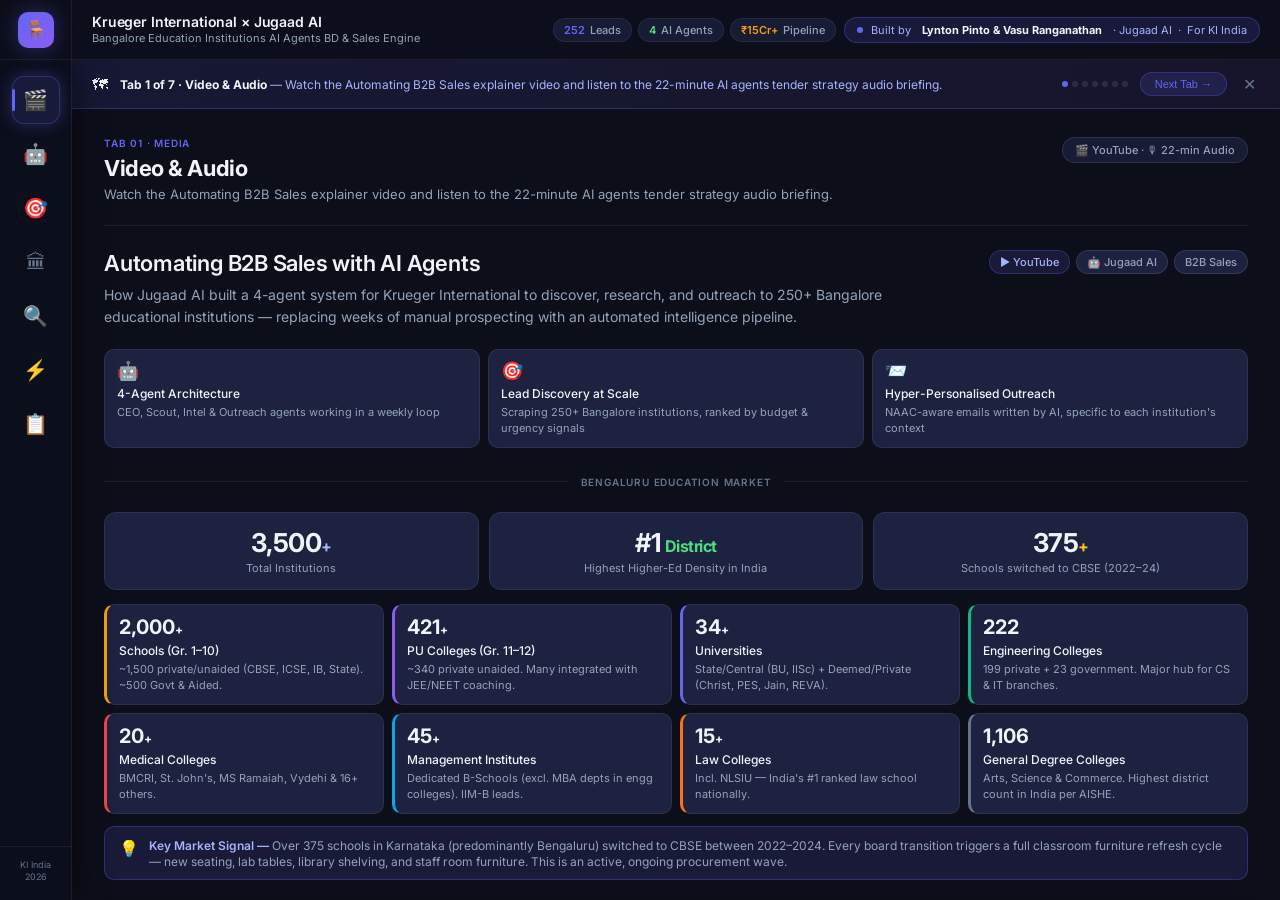
==== commit 81df3aa7: "Update sidebar year to 2026 and sync latest files" ====
--- a/index.html
+++ b/index.html
@@ -62,7 +62,7 @@
         </div>
         <div class="sidebar-spacer"></div>
         <div class="sidebar-bottom">
-          <div class="sidebar-bottom-text">KI India<br>2025</div>
+          <div class="sidebar-bottom-text">KI India<br>2026</div>
         </div>
       </nav>
 
